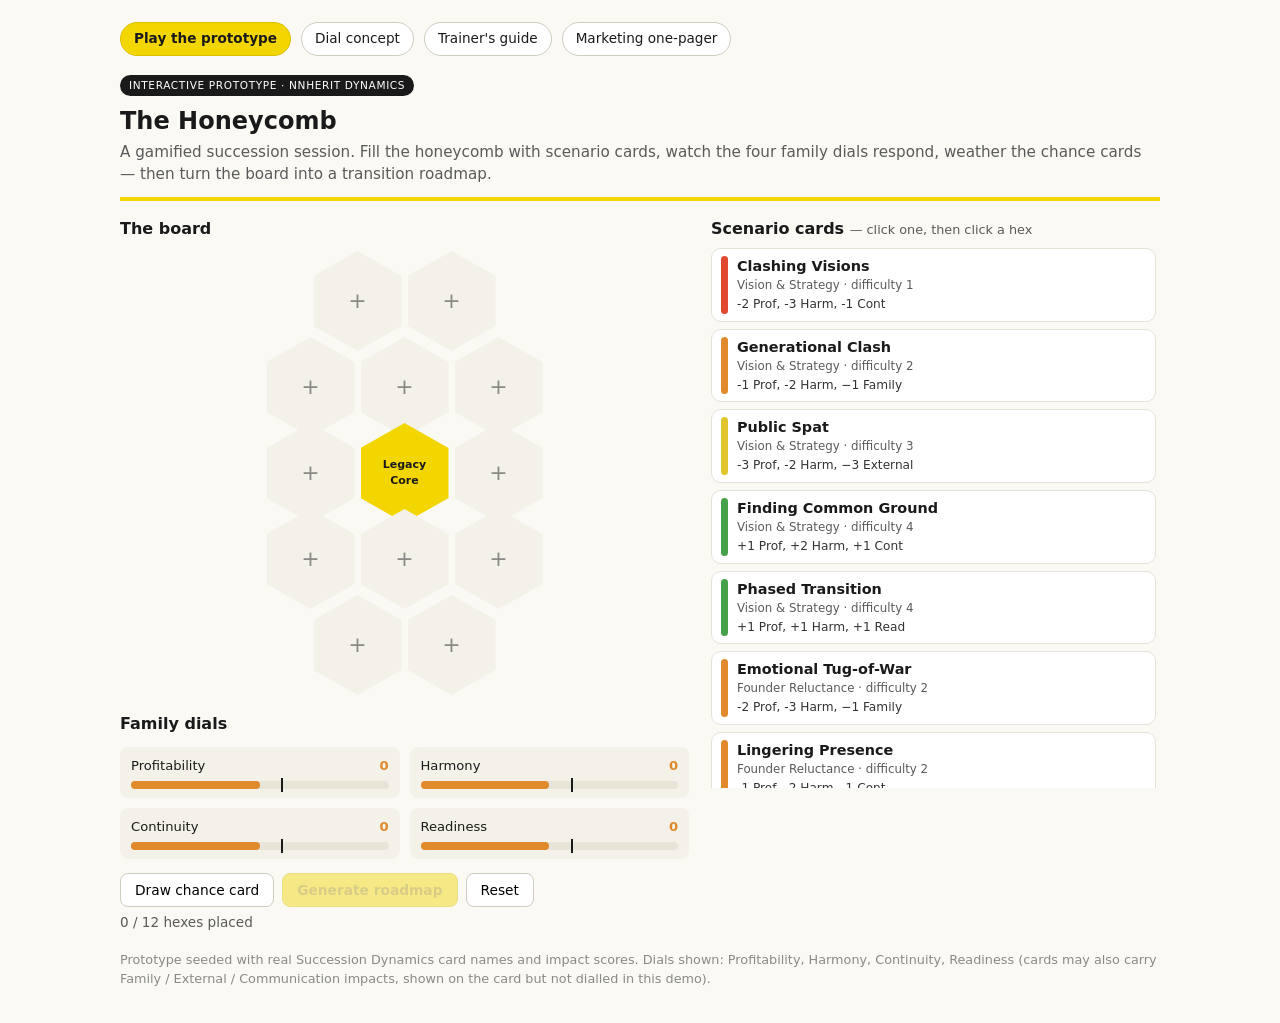
==== index.html @ 1428af11 "commit commit" ====
<!DOCTYPE html>
<html lang="en">
<head>
<meta charset="utf-8">
<meta name="viewport" content="width=device-width, initial-scale=1.0">
<title>The Honeycomb — nnherit interactive prototype</title>
<link rel="stylesheet" href="./style.css">
</head>
<body>
<div class="wrap">

  <nav class="nav">
    <a href="./index.html" class="cur">Play the prototype</a>
    <a href="./dial-preview.html">Dial concept</a>
    <a href="./Honeycomb_Trainers_Guide.html">Trainer's guide</a>
    <a href="./Honeycomb_Marketing_OnePager.html">Marketing one-pager</a>
  </nav>

  <div class="hdr">
    <span class="pill">Interactive prototype · nnherit Dynamics</span>
    <h1>The Honeycomb</h1>
    <p>A gamified succession session. Fill the honeycomb with scenario cards, watch the four family dials respond, weather the chance cards — then turn the board into a transition roadmap.</p>
  </div>

  <div class="layout">
    <div class="col-board">
      <h2>The board</h2>
      <div class="hboard" id="board"></div>

      <h2 style="margin-top:14px;">Family dials</h2>
      <div class="dials" id="dials"></div>

      <div class="ctrls">
        <button class="act" id="chanceBtn">Draw chance card</button>
        <button class="act primary" id="roadmapBtn" disabled>Generate roadmap</button>
        <button class="act" id="resetBtn">Reset</button>
      </div>
      <div class="progress" id="progress"></div>
      <div class="banner hidden" id="banner"></div>
    </div>

    <div class="col-tray">
      <h2>Scenario cards <span style="font-weight:400;color:var(--text-secondary);font-size:.8rem;">— click one, then click a hex</span></h2>
      <div class="tray" id="tray"></div>
    </div>
  </div>

  <div class="roadmap hidden" id="roadmap"></div>

  <p class="note">Prototype seeded with real Succession Dynamics card names and impact scores. Dials shown: Profitability, Harmony, Continuity, Readiness (cards may also carry Family / External / Communication impacts, shown on the card but not dialled in this demo).</p>
</div>

<script src="./script.js"></script>
</body>
</html>
---- style.css ----
:root{
  --surface-0:#faf9f4; --surface-1:#f3f1e8; --surface-2:#ffffff;
  --text-primary:#1a1a1a; --text-secondary:#5a5a5a; --text-muted:#8a8a86;
  --border:#e4e2d8; --border-strong:#cfccbf; --radius:8px; --nn:#F3D600;
  --d1:#e0492f; --d2:#e08a2b; --d3:#e0c52c; --d4:#46a24a;
  --font:'Source Sans Pro','Segoe UI',system-ui,-apple-system,Arial,sans-serif;
}
*{box-sizing:border-box;}
body{margin:0;background:var(--surface-0);color:var(--text-primary);font-family:var(--font);padding:22px;line-height:1.45;}
.wrap{max-width:1040px;margin:0 auto;}

.nav{display:flex;gap:10px;flex-wrap:wrap;margin-bottom:16px;font-size:.85rem;}
.nav a{color:#1a1a1a;text-decoration:none;border:1px solid var(--border-strong);padding:6px 13px;border-radius:20px;background:var(--surface-2);}
.nav a:hover{background:var(--surface-1);}
.nav a.cur{background:var(--nn);border-color:#d9c000;font-weight:600;}

.hdr{border-bottom:4px solid var(--nn);padding-bottom:12px;margin-bottom:16px;}
.hdr h1{font-size:1.5rem;margin:0 0 2px;}
.hdr p{margin:0;color:var(--text-secondary);font-size:.95rem;}
.pill{display:inline-block;background:#1a1a1a;color:#fff;font-size:.66rem;letter-spacing:.06em;text-transform:uppercase;padding:3px 9px;border-radius:20px;margin-bottom:8px;}

.layout{display:flex;gap:22px;flex-wrap:wrap;align-items:flex-start;}
.col-board{flex:1 1 420px;}
.col-tray{flex:1 1 300px;}
h2{font-size:1rem;margin:0 0 8px;}

.hboard{display:flex;flex-direction:column;align-items:center;margin:6px 0 4px;}
.hrow{display:flex;}
.hrow + .hrow{margin-top:-20px;}
.hex{width:88px;height:100px;margin:3px;clip-path:polygon(50% 0,100% 25%,100% 75%,50% 100%,0 75%,0 25%);
     display:flex;flex-direction:column;align-items:center;justify-content:center;text-align:center;
     cursor:pointer;padding:8px 6px;font-size:11px;background:var(--surface-1);border:none;
     position:relative;transition:transform .08s;color:var(--text-primary);}
.hex:hover{transform:scale(1.05);}
.hex.empty{color:var(--text-muted);}
.hex.empty .plus{font-size:22px;font-weight:300;}
.hex.target{background:#fbf3c4;}
.hex.core{background:var(--nn);font-weight:600;cursor:default;}
.hex.core:hover{transform:none;}
.hex .nm{font-weight:600;font-size:11px;}
.hex .im{font-size:9.5px;margin-top:3px;color:#2a2a2a;}
.hex .ddot{width:9px;height:9px;border-radius:50%;margin-bottom:3px;}

.tray{display:flex;flex-direction:column;gap:7px;max-height:540px;overflow:auto;padding-right:4px;}
.tcard{display:flex;gap:9px;align-items:stretch;background:var(--surface-2);border:1px solid var(--border);border-radius:10px;padding:7px 9px;cursor:pointer;}
.tcard:hover{border-color:var(--border-strong);}
.tcard.sel{border:2px solid var(--nn);padding:6px 8px;}
.tcard .swatch{width:7px;border-radius:4px;flex:none;}
.tcard .nm{font-weight:600;font-size:.9rem;}
.tcard .ch{font-size:.74rem;color:var(--text-secondary);}
.tcard .im{font-size:.76rem;color:#333;margin-top:2px;}

.dials{display:grid;grid-template-columns:1fr 1fr;gap:10px;margin-top:12px;}
.dial{background:var(--surface-1);border-radius:8px;padding:9px 11px;}
.dial .lab{display:flex;justify-content:space-between;font-size:.82rem;}
.dial .val{font-weight:600;}
.track{position:relative;height:8px;background:#e7e4d8;border-radius:4px;margin-top:6px;}
.track .bar{position:absolute;top:0;left:0;height:100%;border-radius:4px;transition:width .25s,background .25s;}
.track .tick{position:absolute;top:-3px;width:2px;height:14px;background:#1a1a1a;left:58.3%;}

.ctrls{display:flex;gap:8px;flex-wrap:wrap;margin:14px 0 6px;}
button.act{font-family:inherit;font-size:.86rem;padding:8px 14px;border-radius:8px;border:1px solid var(--border-strong);background:var(--surface-2);cursor:pointer;}
button.act:hover{background:var(--surface-1);}
button.act.primary{background:var(--nn);border-color:#d9c000;font-weight:600;}
button.act:disabled{opacity:.45;cursor:not-allowed;}
.progress{font-size:.85rem;color:var(--text-secondary);margin-top:4px;}
.banner{background:#fff8d6;border:1px solid #ecdd8a;border-radius:8px;padding:9px 12px;margin-top:10px;font-size:.85rem;min-height:0;}
.banner.hidden{display:none;}

.roadmap{background:var(--surface-2);border:1px solid var(--border);border-radius:12px;padding:16px 18px;margin-top:16px;}
.roadmap.hidden{display:none;}
.roadmap h3{margin:0 0 8px;}
.roadmap ol{margin:0 0 12px;padding-left:20px;}
.roadmap li{margin:3px 0;font-size:.9rem;}
.verdict{display:grid;grid-template-columns:repeat(auto-fit,minmax(120px,1fr));gap:8px;margin-top:8px;}
.vbox{background:var(--surface-1);border-radius:8px;padding:8px 10px;font-size:.82rem;}
.vbox b{display:block;font-size:1.1rem;}
.note{font-size:.8rem;color:var(--text-muted);margin-top:18px;}
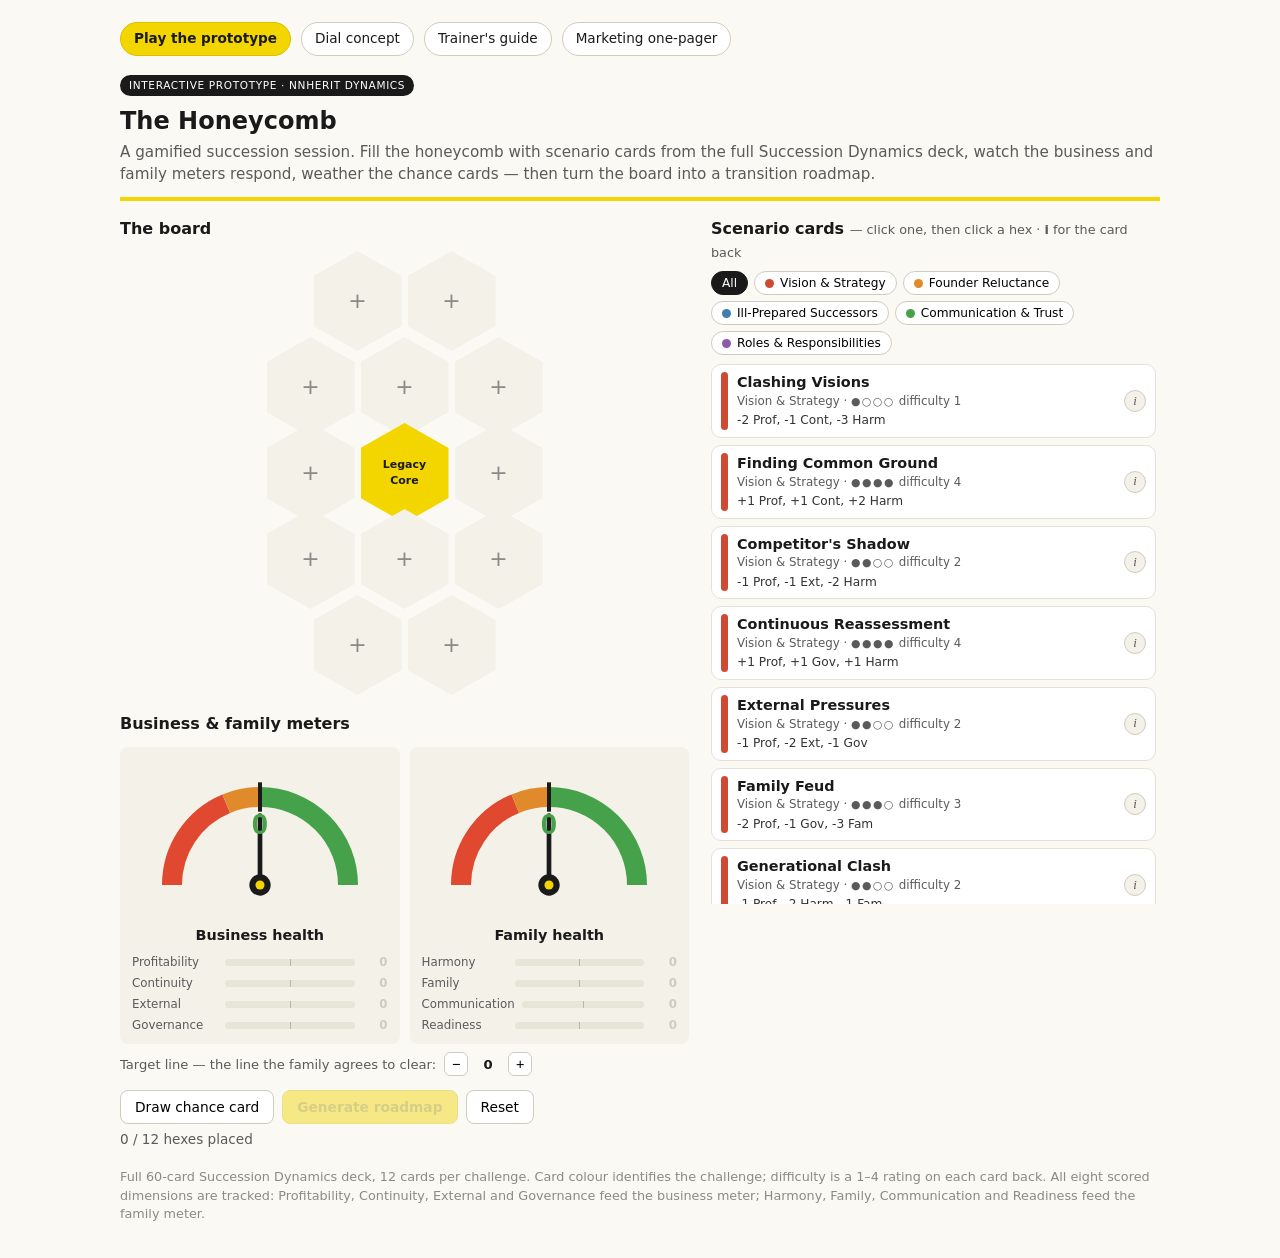
==== commit 582ef98d: "Import real 60-card deck, two-master-meter gauges, card backs - cards.js: full Succession Dynamics d" ====
--- a/index.html
+++ b/index.html
@@ -19,7 +19,7 @@
   <div class="hdr">
     <span class="pill">Interactive prototype · nnherit Dynamics</span>
     <h1>The Honeycomb</h1>
-    <p>A gamified succession session. Fill the honeycomb with scenario cards, watch the four family dials respond, weather the chance cards — then turn the board into a transition roadmap.</p>
+    <p>A gamified succession session. Fill the honeycomb with scenario cards from the full Succession Dynamics deck, watch the business and family meters respond, weather the chance cards — then turn the board into a transition roadmap.</p>
   </div>
 
   <div class="layout">
@@ -27,8 +27,11 @@
       <h2>The board</h2>
       <div class="hboard" id="board"></div>
 
-      <h2 style="margin-top:14px;">Family dials</h2>
+      <h2 style="margin-top:14px;">Business &amp; family meters</h2>
       <div class="dials" id="dials"></div>
+      <div class="tgt">Target line — the line the family agrees to clear:
+        <button class="tbtn" id="tgtMinus" aria-label="Lower target">−</button><b id="tgtVal">0</b><button class="tbtn" id="tgtPlus" aria-label="Raise target">+</button>
+      </div>
 
       <div class="ctrls">
         <button class="act" id="chanceBtn">Draw chance card</button>
@@ -40,16 +43,30 @@
     </div>
 
     <div class="col-tray">
-      <h2>Scenario cards <span style="font-weight:400;color:var(--text-secondary);font-size:.8rem;">— click one, then click a hex</span></h2>
+      <h2>Scenario cards <span style="font-weight:400;color:var(--text-secondary);font-size:.8rem;">— click one, then click a hex · <b>i</b> for the card back</span></h2>
+      <div class="chips" id="chips"></div>
       <div class="tray" id="tray"></div>
     </div>
   </div>
 
   <div class="roadmap hidden" id="roadmap"></div>
 
-  <p class="note">Prototype seeded with real Succession Dynamics card names and impact scores. Dials shown: Profitability, Harmony, Continuity, Readiness (cards may also carry Family / External / Communication impacts, shown on the card but not dialled in this demo).</p>
+  <p class="note">Full 60-card Succession Dynamics deck, 12 cards per challenge. Card colour identifies the challenge; difficulty is a 1–4 rating on each card back. All eight scored dimensions are tracked: Profitability, Continuity, External and Governance feed the business meter; Harmony, Family, Communication and Readiness feed the family meter.</p>
 </div>
 
+<div class="cmodal hidden" id="cardModal">
+  <div class="cm-card">
+    <div class="cm-head"><span class="cm-cat"></span><button class="cm-close" aria-label="Close">×</button></div>
+    <div class="cm-body">
+      <h3 class="cm-name"></h3>
+      <p class="cm-desc"></p>
+      <p class="cm-diff"></p>
+      <ul class="cm-im"></ul>
+    </div>
+  </div>
+</div>
+
+<script src="./cards.js"></script>
 <script src="./script.js"></script>
 </body>
 </html>
--- a/style.css
+++ b/style.css
@@ -40,23 +40,62 @@
 .hex .nm{font-weight:600;font-size:11px;}
 .hex .im{font-size:9.5px;margin-top:3px;color:#2a2a2a;}
 .hex .ddot{width:9px;height:9px;border-radius:50%;margin-bottom:3px;}
+.hex .df{font-size:9px;letter-spacing:2px;margin-top:3px;color:#2a2a2a;}
+
+.chips{display:flex;flex-wrap:wrap;gap:6px;margin-bottom:9px;}
+.chip{font-family:inherit;font-size:.76rem;padding:4px 10px;border-radius:20px;border:1px solid var(--border-strong);background:var(--surface-2);cursor:pointer;display:inline-flex;align-items:center;gap:6px;}
+.chip:hover{background:var(--surface-1);}
+.chip.on{background:#1a1a1a;color:#fff;border-color:#1a1a1a;}
+.cdot{width:9px;height:9px;border-radius:50%;display:inline-block;flex:none;}
 
 .tray{display:flex;flex-direction:column;gap:7px;max-height:540px;overflow:auto;padding-right:4px;}
 .tcard{display:flex;gap:9px;align-items:stretch;background:var(--surface-2);border:1px solid var(--border);border-radius:10px;padding:7px 9px;cursor:pointer;}
 .tcard:hover{border-color:var(--border-strong);}
 .tcard.sel{border:2px solid var(--nn);padding:6px 8px;}
 .tcard .swatch{width:7px;border-radius:4px;flex:none;}
+.tcard .tbody{flex:1;}
 .tcard .nm{font-weight:600;font-size:.9rem;}
 .tcard .ch{font-size:.74rem;color:var(--text-secondary);}
+.tcard .ch .ddots{letter-spacing:1.5px;font-size:.68rem;}
 .tcard .im{font-size:.76rem;color:#333;margin-top:2px;}
+.tcard .info{flex:none;align-self:center;width:22px;height:22px;border-radius:50%;border:1px solid var(--border-strong);background:var(--surface-1);color:var(--text-secondary);font-family:Georgia,serif;font-style:italic;font-size:.8rem;cursor:pointer;}
+.tcard .info:hover{background:var(--nn);color:#1a1a1a;border-color:#d9c000;}
 
 .dials{display:grid;grid-template-columns:1fr 1fr;gap:10px;margin-top:12px;}
-.dial{background:var(--surface-1);border-radius:8px;padding:9px 11px;}
-.dial .lab{display:flex;justify-content:space-between;font-size:.82rem;}
-.dial .val{font-weight:600;}
-.track{position:relative;height:8px;background:#e7e4d8;border-radius:4px;margin-top:6px;}
-.track .bar{position:absolute;top:0;left:0;height:100%;border-radius:4px;transition:width .25s,background .25s;}
-.track .tick{position:absolute;top:-3px;width:2px;height:14px;background:#1a1a1a;left:58.3%;}
+.meter{background:var(--surface-1);border-radius:8px;padding:10px 12px;}
+.meter .gwrap{text-align:center;}
+.meter .cap{text-align:center;font-weight:600;font-size:.9rem;margin:-4px 0 8px;}
+.dimrow{display:flex;align-items:center;gap:7px;font-size:.74rem;margin-top:4px;}
+.dimrow .dl{flex:0 0 86px;color:var(--text-secondary);}
+.dimrow .dtrack{position:relative;flex:1;height:7px;background:#e7e4d8;border-radius:4px;overflow:hidden;}
+.dimrow .dzero{position:absolute;left:50%;top:0;width:1px;height:100%;background:#b9b6a8;}
+.dimrow .dbar{position:absolute;top:0;height:100%;transition:width .25s;}
+.dimrow .dv{flex:0 0 26px;text-align:right;font-weight:600;}
+
+.tgt{font-size:.82rem;color:var(--text-secondary);margin-top:8px;display:flex;align-items:center;gap:8px;flex-wrap:wrap;}
+.tgt b{min-width:24px;text-align:center;color:var(--text-primary);}
+.tbtn{width:24px;height:24px;border-radius:6px;border:1px solid var(--border-strong);background:var(--surface-2);cursor:pointer;font-size:.9rem;line-height:1;}
+.tbtn:hover{background:var(--surface-1);}
+
+.cmodal{position:fixed;inset:0;background:rgba(20,20,20,.45);display:flex;align-items:center;justify-content:center;z-index:20;padding:20px;}
+.cmodal.hidden{display:none;}
+.cm-card{background:var(--surface-2);border-radius:14px;max-width:380px;width:100%;overflow:hidden;box-shadow:0 12px 40px rgba(0,0,0,.25);}
+.cm-head{display:flex;justify-content:space-between;align-items:center;padding:10px 16px;color:#fff;}
+.cm-cat{font-size:.72rem;letter-spacing:.06em;text-transform:uppercase;font-weight:600;}
+.cm-close{background:none;border:none;color:#fff;font-size:1.3rem;cursor:pointer;line-height:1;padding:0;}
+.cm-body{padding:14px 18px 18px;}
+.cm-name{margin:0 0 6px;font-size:1.15rem;}
+.cm-desc{margin:0 0 12px;font-size:.9rem;color:var(--text-secondary);}
+.cm-diff{font-size:.85rem;display:flex;align-items:center;gap:8px;margin:0 0 10px;}
+.cm-slider{display:inline-flex;gap:3px;}
+.cm-slider .seg{width:22px;height:8px;border-radius:4px;background:#e7e4d8;display:inline-block;}
+.cm-slider .seg.fill{background:#1a1a1a;}
+.cm-im{margin:0;padding-left:18px;font-size:.86rem;}
+.cm-im li{margin:2px 0;}
+
+.rm-list li{list-style:none;position:relative;}
+.rm-list{padding-left:4px;}
+.rm-list .cdot{margin-right:7px;}
 
 .ctrls{display:flex;gap:8px;flex-wrap:wrap;margin:14px 0 6px;}
 button.act{font-family:inherit;font-size:.86rem;padding:8px 14px;border-radius:8px;border:1px solid var(--border-strong);background:var(--surface-2);cursor:pointer;}
